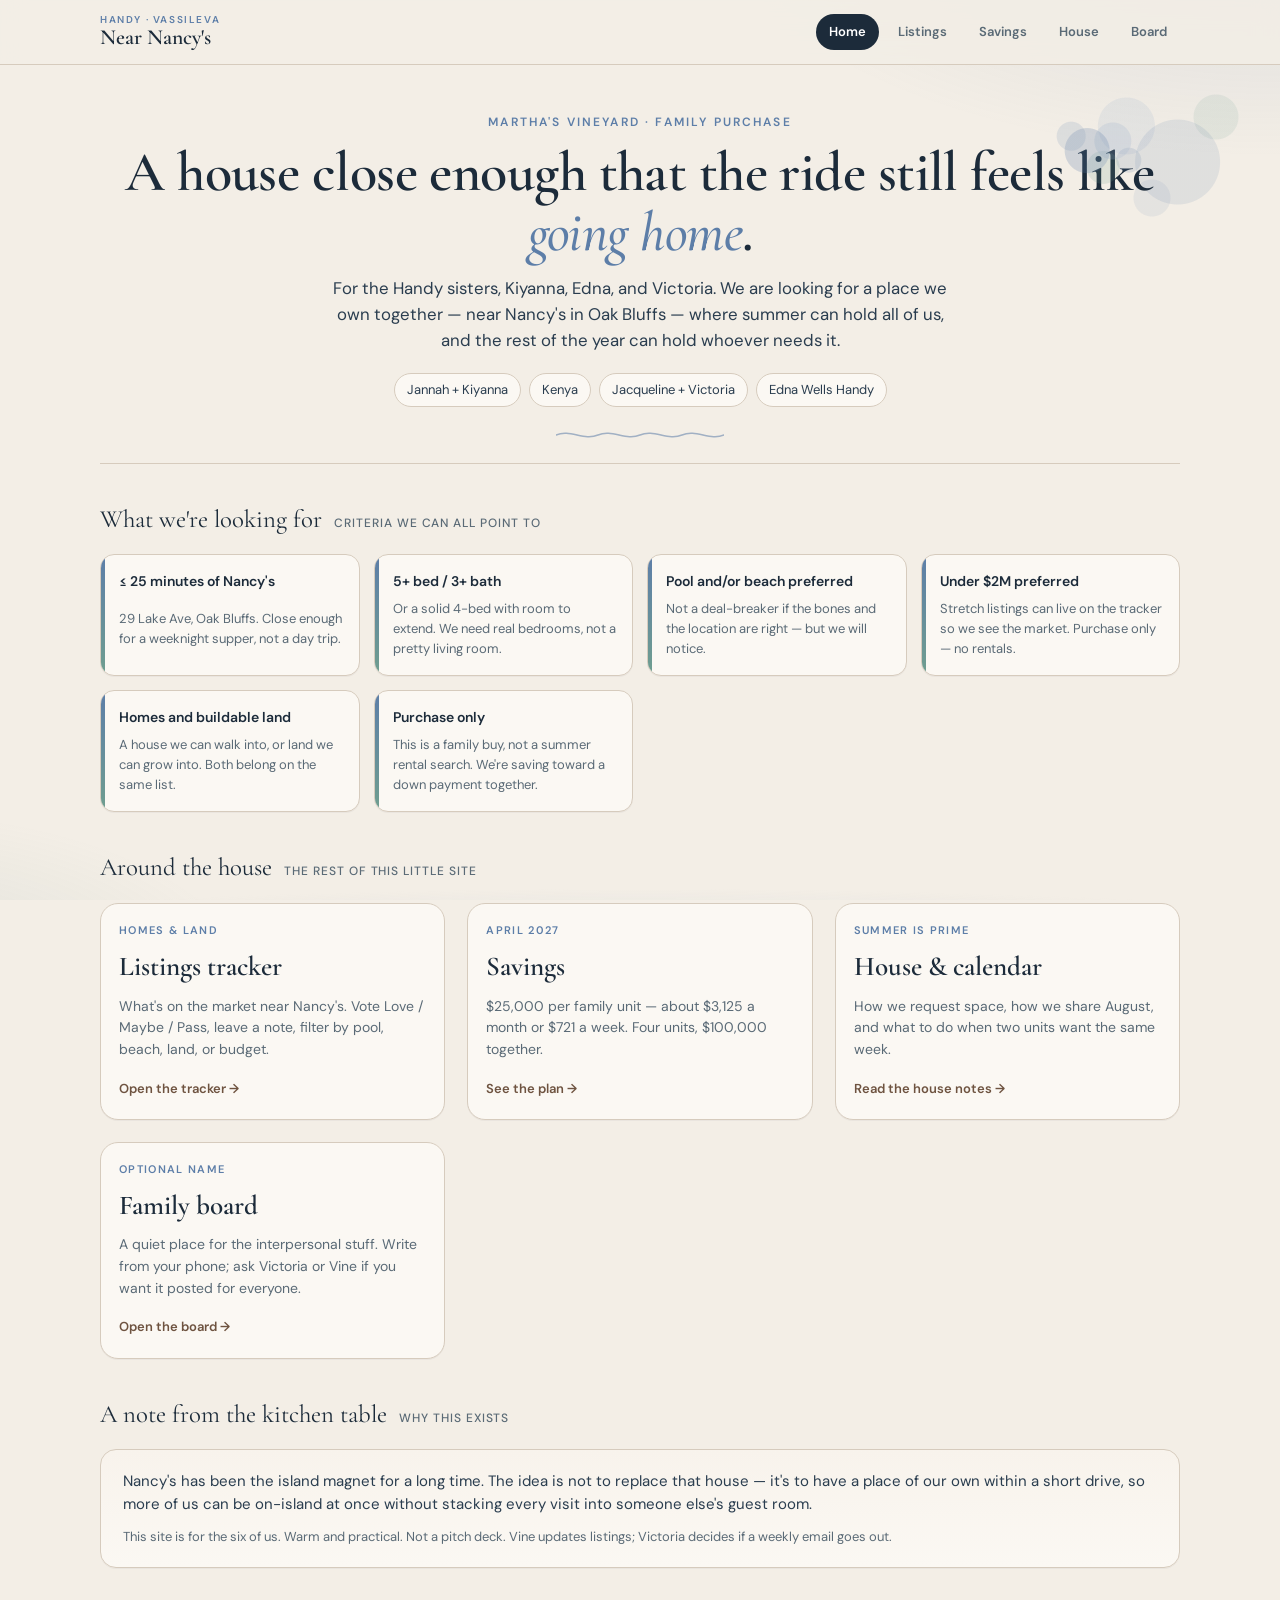
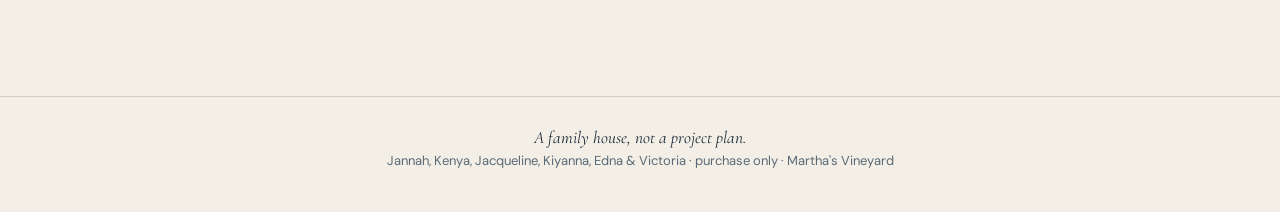
==== index.html @ 732fab81 "Publish Near Nancy's family Vineyard house tracker. Static GitHub Pages site for Handy/Vassileva lis" ====
<!DOCTYPE html>
<html lang="en">
<head>
  <meta charset="UTF-8" />
  <meta name="viewport" content="width=device-width, initial-scale=1" />
  <title>Near Nancy's — Handy / Vassileva Vineyard house</title>
  <link rel="preconnect" href="https://fonts.googleapis.com" />
  <link rel="preconnect" href="https://fonts.gstatic.com" crossorigin />
  <link href="https://fonts.googleapis.com/css2?family=Cormorant+Garamond:ital,wght@0,500;0,600;1,500&family=DM+Sans:ital,wght@0,400;0,500;0,600;1,400&display=swap" rel="stylesheet" />
  <link rel="stylesheet" href="styles.css" />
</head>
<body>
  <nav class="site-nav">
    <div class="inner">
      <a class="brand" href="index.html">
        <span>Handy · Vassileva</span>
        <strong>Near Nancy's</strong>
      </a>
      <div class="nav-links">
      <a href="index.html" class="active">Home</a>
      <a href="listings.html">Listings</a>
      <a href="savings.html">Savings</a>
      <a href="house.html">House</a>
      <a href="board.html">Board</a>
      </div>
    </div>
  </nav>

  <div class="wrap">
    <header class="page-head">
      <div class="bloom" aria-hidden="true"></div>
      <div class="eyebrow">Martha's Vineyard · family purchase</div>
      <h1>A house close enough that the ride still feels like <em>going home</em>.</h1>
      <p class="lede">For the Handy sisters, Kiyanna, Edna, and Victoria. We are looking for a place we own together — near Nancy's in Oak Bluffs — where summer can hold all of us, and the rest of the year can hold whoever needs it.</p>
      <div class="family">
        <i>Jannah + Kiyanna</i>
        <i>Kenya</i>
        <i>Jacqueline + Victoria</i>
        <i>Edna Wells Handy</i>
      </div>
    </header>

    <div class="section-label">What we're looking for <span>criteria we can all point to</span></div>
    <div class="criteria">
      <div class="criterion">
        <strong>≤ 25 minutes of Nancy's</strong>
        <span>29 Lake Ave, Oak Bluffs. Close enough for a weeknight supper, not a day trip.</span>
      </div>
      <div class="criterion">
        <strong>5+ bed / 3+ bath</strong>
        <span>Or a solid 4-bed with room to extend. We need real bedrooms, not a pretty living room.</span>
      </div>
      <div class="criterion">
        <strong>Pool and/or beach preferred</strong>
        <span>Not a deal-breaker if the bones and the location are right — but we will notice.</span>
      </div>
      <div class="criterion">
        <strong>Under $2M preferred</strong>
        <span>Stretch listings can live on the tracker so we see the market. Purchase only — no rentals.</span>
      </div>
      <div class="criterion">
        <strong>Homes and buildable land</strong>
        <span>A house we can walk into, or land we can grow into. Both belong on the same list.</span>
      </div>
      <div class="criterion">
        <strong>Purchase only</strong>
        <span>This is a family buy, not a summer rental search. We're saving toward a down payment together.</span>
      </div>
    </div>

    <div class="section-label">Around the house <span>the rest of this little site</span></div>
    <div class="grid">
      <a class="card link-card" href="listings.html">
        <div class="card-body">
          <div class="kicker">Homes &amp; land</div>
          <h2>Listings tracker</h2>
          <p>What's on the market near Nancy's. Vote Love / Maybe / Pass, leave a note, filter by pool, beach, land, or budget.</p>
          <div class="go">Open the tracker →</div>
        </div>
      </a>
      <a class="card link-card" href="savings.html">
        <div class="card-body">
          <div class="kicker">April 2027</div>
          <h2>Savings</h2>
          <p>$25,000 per family unit — about $3,125 a month or $721 a week. Four units, $100,000 together.</p>
          <div class="go">See the plan →</div>
        </div>
      </a>
      <a class="card link-card" href="house.html">
        <div class="card-body">
          <div class="kicker">Summer is prime</div>
          <h2>House &amp; calendar</h2>
          <p>How we request space, how we share August, and what to do when two units want the same week.</p>
          <div class="go">Read the house notes →</div>
        </div>
      </a>
      <a class="card link-card" href="board.html">
        <div class="card-body">
          <div class="kicker">Optional name</div>
          <h2>Family board</h2>
          <p>A quiet place for the interpersonal stuff. Write from your phone; ask Victoria or Vine if you want it posted for everyone.</p>
          <div class="go">Open the board →</div>
        </div>
      </a>
    </div>

    <div class="section-label">A note from the kitchen table <span>why this exists</span></div>
    <div class="callout soft-cedar">
      <p>Nancy's has been the island magnet for a long time. The idea is not to replace that house — it's to have a place of our own within a short drive, so more of us can be on-island at once without stacking every visit into someone else's guest room.</p>
      <p class="hint">This site is for the six of us. Warm and practical. Not a pitch deck. Vine updates listings; Victoria decides if a weekly email goes out.</p>
    </div>
  </div>
  <footer>
    <p><em>A family house, not a project plan.</em><br/>
    Jannah, Kenya, Jacqueline, Kiyanna, Edna &amp; Victoria · purchase only · Martha's Vineyard</p>
  </footer>

</body>
</html>
---- styles.css ----
/* Handy / Vassileva — Martha's Vineyard family house
   Coastal palette: weathered cedar, hydrangea, sea-glass, fog, warm paper, navy ink. */

:root {
  --ink: #1c2b3a;
  --ink-soft: #2a3d4f;
  --muted: #5a6a76;
  --paper: #f3eee6;
  --paper-deep: #e8e0d2;
  --card: #fbf8f3;
  --line: #d6cbbd;
  --cedar: #8a6b52;
  --cedar-deep: #6e5340;
  --cedar-soft: #efe4d6;
  --hydrangea: #5d7ea8;
  --hydrangea-deep: #3f5d82;
  --hydrangea-soft: #dce6f0;
  --seaglass: #6f9e8f;
  --seaglass-deep: #4d7a6c;
  --seaglass-soft: #dceae4;
  --fog: #c5d0d8;
  --fog-wash: rgba(197, 208, 216, 0.28);
  --green: #3d6b55;
  --green-soft: #e4f0e9;
  --amber: #9a6b2f;
  --amber-soft: #f4ead8;
  --rose: #8b4d5a;
  --rose-soft: #f3e4e7;
  --shadow: 0 1px 0 rgba(28, 43, 58, 0.04);
  --shadow-hover: 0 16px 36px rgba(28, 43, 58, 0.09);
  --radius: 18px;
  --nav-h: 64px;
}

* { box-sizing: border-box; margin: 0; padding: 0; }

html { scroll-behavior: smooth; }

body {
  font-family: "DM Sans", system-ui, sans-serif;
  background: var(--paper);
  color: var(--ink);
  line-height: 1.55;
  min-height: 100vh;
  position: relative;
}

/* Subtle ocean fog + hydrangea blooms — CSS only, no clipart */
body::before {
  content: "";
  position: fixed;
  inset: 0;
  pointer-events: none;
  z-index: 0;
  background:
    radial-gradient(ellipse 80% 50% at 100% -10%, rgba(93, 126, 168, 0.16), transparent 55%),
    radial-gradient(ellipse 60% 40% at -10% 110%, rgba(111, 158, 143, 0.14), transparent 50%),
    radial-gradient(circle at 92% 18%, rgba(93, 126, 168, 0.13) 0 42px, transparent 43px),
    radial-gradient(circle at 88% 14%, rgba(155, 176, 204, 0.16) 0 28px, transparent 29px),
    radial-gradient(circle at 95% 13%, rgba(111, 158, 143, 0.12) 0 22px, transparent 23px),
    radial-gradient(circle at 90% 22%, rgba(124, 148, 184, 0.12) 0 18px, transparent 19px);
}

body::after {
  content: "";
  position: fixed;
  left: 0;
  right: 0;
  bottom: 0;
  height: 140px;
  pointer-events: none;
  z-index: 0;
  background:
    radial-gradient(ellipse 120% 80% at 50% 140%, rgba(197, 208, 216, 0.45), transparent 60%);
}

.wrap {
  position: relative;
  z-index: 1;
  max-width: 1120px;
  margin: 0 auto;
  padding: 28px 20px 80px;
}

/* —— Nav —— */
.site-nav {
  position: sticky;
  top: 0;
  z-index: 20;
  background: rgba(243, 238, 230, 0.86);
  backdrop-filter: blur(12px);
  border-bottom: 1px solid var(--line);
}

.site-nav .inner {
  max-width: 1120px;
  margin: 0 auto;
  padding: 10px 20px;
  display: flex;
  align-items: center;
  justify-content: space-between;
  gap: 16px;
  min-height: var(--nav-h);
}

.brand {
  text-decoration: none;
  color: var(--ink);
  display: flex;
  flex-direction: column;
  line-height: 1.15;
  flex-shrink: 0;
}

.brand strong {
  font-family: "Cormorant Garamond", Georgia, serif;
  font-size: 1.35rem;
  font-weight: 600;
}

.brand span {
  font-size: 10px;
  letter-spacing: 0.16em;
  text-transform: uppercase;
  color: var(--hydrangea);
  font-weight: 600;
}

.nav-links {
  display: flex;
  flex-wrap: wrap;
  gap: 6px;
  justify-content: flex-end;
}

.nav-links a {
  text-decoration: none;
  font-size: 13px;
  font-weight: 600;
  color: var(--muted);
  border: 1px solid transparent;
  border-radius: 999px;
  padding: 7px 12px;
  transition: all 0.15s ease;
}

.nav-links a:hover {
  color: var(--hydrangea-deep);
  background: var(--hydrangea-soft);
}

.nav-links a.active {
  color: #fff;
  background: var(--ink);
}

/* —— Type —— */
.eyebrow {
  font-size: 12px;
  letter-spacing: 0.18em;
  text-transform: uppercase;
  color: var(--hydrangea);
  font-weight: 600;
  margin-bottom: 10px;
}

h1 {
  font-family: "Cormorant Garamond", Georgia, serif;
  font-size: clamp(2.2rem, 5vw, 3.5rem);
  font-weight: 600;
  line-height: 1.08;
  margin-bottom: 12px;
  letter-spacing: -0.01em;
}

h1 em {
  font-style: italic;
  font-weight: 500;
  color: var(--hydrangea);
}

h2 {
  font-family: "Cormorant Garamond", Georgia, serif;
  font-size: clamp(1.6rem, 3vw, 2rem);
  font-weight: 600;
  line-height: 1.2;
}

h3 {
  font-family: "Cormorant Garamond", Georgia, serif;
  font-size: 1.4rem;
  font-weight: 600;
  line-height: 1.25;
}

.sub {
  color: var(--muted);
  max-width: 620px;
  font-size: 1.02rem;
}

.lede {
  color: var(--ink-soft);
  max-width: 640px;
  font-size: 1.05rem;
}

/* —— Page header —— */
.page-head {
  text-align: center;
  margin-bottom: 36px;
  padding: 20px 0 28px;
  border-bottom: 1px solid var(--line);
  position: relative;
}

.page-head .sub,
.page-head .lede {
  margin: 0 auto;
}

.page-head .bloom {
  position: absolute;
  width: 160px;
  height: 120px;
  right: 0;
  top: 0;
  pointer-events: none;
  opacity: 0.85;
  background:
    radial-gradient(circle at 42% 48%, rgba(93, 126, 168, 0.28) 0 22px, transparent 23px),
    radial-gradient(circle at 58% 40%, rgba(155, 176, 204, 0.26) 0 18px, transparent 19px),
    radial-gradient(circle at 52% 62%, rgba(111, 158, 143, 0.2) 0 16px, transparent 17px),
    radial-gradient(circle at 32% 36%, rgba(124, 148, 184, 0.22) 0 14px, transparent 15px),
    radial-gradient(circle at 68% 56%, rgba(93, 126, 168, 0.18) 0 12px, transparent 13px);
}

/* —— Cards / grids —— */
.grid {
  display: grid;
  grid-template-columns: repeat(auto-fill, minmax(300px, 1fr));
  gap: 22px;
}

.card {
  background: var(--card);
  border: 1px solid var(--line);
  border-radius: var(--radius);
  overflow: hidden;
  display: flex;
  flex-direction: column;
  transition: transform 0.18s ease, box-shadow 0.18s ease;
  box-shadow: var(--shadow);
}

.card:hover {
  transform: translateY(-3px);
  box-shadow: var(--shadow-hover);
}

.card.hidden { display: none; }

.card-body {
  padding: 18px 18px 20px;
  display: flex;
  flex-direction: column;
  gap: 12px;
  flex: 1;
}

.link-card {
  text-decoration: none;
  color: inherit;
}

.link-card .kicker {
  font-size: 11px;
  letter-spacing: 0.12em;
  text-transform: uppercase;
  color: var(--hydrangea);
  font-weight: 600;
}

.link-card h2 {
  font-size: 1.7rem;
}

.link-card p {
  color: var(--muted);
  font-size: 14px;
  flex: 1;
}

.link-card .go {
  margin-top: 6px;
  font-size: 13px;
  font-weight: 600;
  color: var(--cedar-deep);
}

/* Criteria */
.criteria {
  display: grid;
  grid-template-columns: repeat(auto-fill, minmax(240px, 1fr));
  gap: 14px;
  margin: 8px 0 8px;
}

.criterion {
  background: var(--card);
  border: 1px solid var(--line);
  border-radius: 14px;
  padding: 16px 16px 16px 18px;
  display: grid;
  gap: 6px;
  box-shadow: var(--shadow);
  position: relative;
  overflow: hidden;
}

.criterion::before {
  content: "";
  position: absolute;
  left: 0;
  top: 0;
  bottom: 0;
  width: 4px;
  background: linear-gradient(180deg, var(--hydrangea), var(--seaglass));
}

.criterion strong {
  font-size: 14px;
  font-weight: 600;
}

.criterion span {
  font-size: 13px;
  color: var(--muted);
}

/* Callout */
.callout {
  background: var(--card);
  border: 1px solid var(--line);
  border-radius: 16px;
  padding: 20px 22px;
  display: grid;
  gap: 10px;
  box-shadow: var(--shadow);
}

.callout.soft-blue { background: linear-gradient(180deg, #f7f9fc, var(--card)); }
.callout.soft-green { background: linear-gradient(180deg, #f4f8f6, var(--card)); }
.callout.soft-cedar { background: linear-gradient(180deg, #f8f3ec, var(--card)); }

.callout p { color: var(--ink-soft); font-size: 15px; }
.callout .hint { font-size: 13px; color: var(--muted); }

.section-label {
  font-family: "Cormorant Garamond", Georgia, serif;
  font-size: 1.55rem;
  margin: 36px 0 16px;
  display: flex;
  align-items: baseline;
  gap: 12px;
  flex-wrap: wrap;
}

.section-label span {
  font-family: "DM Sans", sans-serif;
  font-size: 12px;
  letter-spacing: 0.08em;
  text-transform: uppercase;
  color: var(--muted);
  font-weight: 500;
}

/* Chips / filters */
.filters {
  display: flex;
  flex-wrap: wrap;
  gap: 8px;
  justify-content: center;
  margin: 22px 0 8px;
}

.chip {
  border: 1px solid var(--line);
  background: var(--card);
  color: var(--muted);
  border-radius: 999px;
  padding: 7px 14px;
  font-size: 13px;
  font-weight: 500;
  cursor: pointer;
  transition: all 0.15s ease;
  font-family: inherit;
}

.chip:hover { border-color: var(--hydrangea); color: var(--hydrangea-deep); }
.chip.active {
  background: var(--ink);
  border-color: var(--ink);
  color: #fff;
}

/* Buttons */
.btn {
  display: inline-flex;
  align-items: center;
  justify-content: center;
  gap: 6px;
  text-decoration: none;
  border: none;
  border-radius: 999px;
  padding: 10px 14px;
  font-size: 13px;
  font-weight: 600;
  font-family: inherit;
  cursor: pointer;
  transition: background 0.15s ease, color 0.15s ease, border-color 0.15s ease;
}

.btn.primary { background: var(--ink); color: #fff; }
.btn.primary:hover { background: var(--hydrangea-deep); }
.btn.ghost {
  background: var(--hydrangea-soft);
  color: var(--hydrangea-deep);
}
.btn.ghost:hover { background: #cdd9e8; }
.btn.cedar {
  background: var(--cedar-soft);
  color: var(--cedar-deep);
}
.btn.outline {
  background: transparent;
  color: var(--ink);
  border: 1px solid var(--line);
}
.btn.outline:hover { border-color: var(--hydrangea); color: var(--hydrangea-deep); }

.actions { display: flex; gap: 8px; margin-top: 4px; flex-wrap: wrap; }

/* Forms */
label {
  display: grid;
  gap: 6px;
  font-size: 13px;
  font-weight: 600;
  color: var(--ink-soft);
}

input[type="text"],
input[type="number"],
input[type="date"],
select,
textarea {
  width: 100%;
  border: 1px solid var(--line);
  border-radius: 10px;
  padding: 10px 12px;
  font: inherit;
  font-weight: 400;
  background: #fff;
  color: var(--ink);
}

textarea { min-height: 88px; resize: vertical; }

input:focus, select:focus, textarea:focus {
  outline: 2px solid var(--hydrangea-soft);
  border-color: var(--hydrangea);
}

.form-grid {
  display: grid;
  grid-template-columns: 1fr 1fr;
  gap: 14px;
}

.form-grid .full { grid-column: 1 / -1; }

/* Listing cards */
.photo {
  position: relative;
  aspect-ratio: 16 / 10;
  overflow: hidden;
  background:
    linear-gradient(160deg, #c5d0d8 0%, #8fa8b8 42%, #5d7ea8 100%);
}

.photo.ph-land {
  background: linear-gradient(150deg, #dceae4 0%, #8fb8a4 45%, #4d7a6c 100%);
}
.photo.ph-2 {
  background: linear-gradient(145deg, #efe4d6 0%, #c4a888 48%, #6e5340 100%);
}
.photo.ph-3 {
  background: linear-gradient(155deg, #dce6f0 0%, #9bb0cc 45%, #3f5d82 100%);
}

.photo img {
  width: 100%;
  height: 100%;
  object-fit: cover;
  display: block;
}

.photo-chip {
  position: absolute;
  bottom: 12px;
  left: 12px;
  background: rgba(251, 248, 243, 0.92);
  backdrop-filter: blur(6px);
  border-radius: 999px;
  padding: 5px 10px;
  font-size: 12px;
  font-weight: 600;
}

.badge {
  position: absolute;
  top: 12px;
  left: 12px;
  background: rgba(251, 248, 243, 0.92);
  backdrop-filter: blur(6px);
  border-radius: 999px;
  padding: 5px 10px;
  font-size: 11px;
  font-weight: 600;
  letter-spacing: 0.04em;
  text-transform: uppercase;
}

.badge.strong { color: var(--green); }
.badge.stretch-budget { color: var(--amber); }
.badge.fourbed-expandable,
.badge.fit-4bed { color: var(--hydrangea-deep); }
.badge.land { color: var(--cedar-deep); }

.meta { color: var(--muted); font-size: 13px; }

.name {
  font-family: "Cormorant Garamond", Georgia, serif;
  font-size: 1.5rem;
  font-weight: 600;
  line-height: 1.15;
}

.price {
  font-weight: 600;
  font-size: 1.05rem;
}

.tags { display: flex; flex-wrap: wrap; gap: 6px; }

.tag {
  font-size: 11px;
  font-weight: 600;
  letter-spacing: 0.03em;
  text-transform: uppercase;
  border-radius: 999px;
  padding: 4px 9px;
  background: var(--hydrangea-soft);
  color: var(--hydrangea-deep);
}

.tag.pool { background: var(--seaglass-soft); color: var(--seaglass-deep); }
.tag.beach { background: var(--hydrangea-soft); color: var(--hydrangea-deep); }
.tag.land { background: var(--cedar-soft); color: var(--cedar-deep); }

.notes {
  font-size: 13.5px;
  color: #3a4450;
  line-height: 1.45;
}

.vote-row {
  display: flex;
  gap: 6px;
  flex-wrap: wrap;
}

.vote {
  flex: 1;
  min-width: 72px;
  border: 1px solid var(--line);
  background: #fff;
  color: var(--muted);
  border-radius: 999px;
  padding: 7px 10px;
  font-size: 12px;
  font-weight: 600;
  cursor: pointer;
  font-family: inherit;
}

.vote:hover { border-color: var(--hydrangea); color: var(--hydrangea-deep); }
.vote.love.active { background: var(--green-soft); color: var(--green); border-color: #b7d2c3; }
.vote.maybe.active { background: var(--amber-soft); color: var(--amber); border-color: #e4d2b0; }
.vote.pass.active { background: var(--rose-soft); color: var(--rose); border-color: #e4c5cb; }

.card-note {
  min-height: 56px;
  font-size: 13px;
}

.market-note {
  text-align: center;
  color: var(--muted);
  font-size: 13.5px;
  margin: 4px 0 18px;
}

.empty {
  text-align: center;
  padding: 48px 20px;
  background: var(--card);
  border: 1px dashed var(--line);
  border-radius: 18px;
}

.empty h3 { margin-bottom: 8px; }
.empty p { color: var(--muted); max-width: 420px; margin: 0 auto; }

/* Savings */
.progress-wrap { display: grid; gap: 8px; }
.progress-meta {
  display: flex;
  justify-content: space-between;
  font-size: 13px;
  color: var(--muted);
}
.bar {
  height: 10px;
  background: var(--paper-deep);
  border-radius: 999px;
  overflow: hidden;
}
.bar > i {
  display: block;
  height: 100%;
  width: 0;
  background: linear-gradient(90deg, var(--seaglass), var(--hydrangea));
  border-radius: inherit;
  transition: width 0.4s ease;
}

.unit-card .money {
  font-family: "Cormorant Garamond", Georgia, serif;
  font-size: 1.8rem;
  font-weight: 600;
}

.cheat {
  display: grid;
  grid-template-columns: repeat(auto-fill, minmax(160px, 1fr));
  gap: 12px;
}

.cheat .cell {
  background: var(--card);
  border: 1px solid var(--line);
  border-radius: 14px;
  padding: 14px 16px;
  text-align: center;
}

.cheat .cell em {
  display: block;
  font-family: "Cormorant Garamond", Georgia, serif;
  font-style: normal;
  font-size: 1.7rem;
  font-weight: 600;
  color: var(--ink);
}

.cheat .cell span {
  font-size: 12px;
  letter-spacing: 0.06em;
  text-transform: uppercase;
  color: var(--muted);
  font-weight: 600;
}

/* Rules */
.rule-list {
  list-style: none;
  display: grid;
  gap: 12px;
}

.rule-list li {
  background: var(--card);
  border: 1px solid var(--line);
  border-radius: 14px;
  padding: 16px 18px;
  display: grid;
  grid-template-columns: 36px 1fr;
  gap: 12px;
  align-items: start;
}

.rule-num {
  width: 36px;
  height: 36px;
  border-radius: 50%;
  background: var(--hydrangea-soft);
  color: var(--hydrangea-deep);
  display: grid;
  place-items: center;
  font-family: "Cormorant Garamond", Georgia, serif;
  font-size: 1.2rem;
  font-weight: 600;
}

.rule-list h3 { font-size: 1.2rem; margin-bottom: 4px; }
.rule-list p { font-size: 14px; color: var(--ink-soft); }

.request-item {
  padding: 16px 18px;
  border-bottom: 1px solid var(--line);
}

.request-item:last-child { border-bottom: none; }

.request-item .when {
  font-family: "Cormorant Garamond", Georgia, serif;
  font-size: 1.25rem;
  font-weight: 600;
}

/* Board */
.prompt-grid {
  display: grid;
  grid-template-columns: repeat(auto-fill, minmax(220px, 1fr));
  gap: 12px;
}

.prompt {
  text-align: left;
  background: var(--card);
  border: 1px dashed var(--line);
  border-radius: 14px;
  padding: 14px 16px;
  cursor: pointer;
  font-family: inherit;
  color: var(--ink);
  transition: border-color 0.15s ease, background 0.15s ease;
}

.prompt:hover {
  border-color: var(--hydrangea);
  background: #f7f9fc;
}

.prompt small {
  display: block;
  font-size: 11px;
  letter-spacing: 0.1em;
  text-transform: uppercase;
  color: var(--hydrangea);
  font-weight: 600;
  margin-bottom: 6px;
}

.prompt span {
  font-family: "Cormorant Garamond", Georgia, serif;
  font-size: 1.2rem;
  font-weight: 600;
  line-height: 1.25;
}

.post {
  background: var(--card);
  border: 1px solid var(--line);
  border-radius: 16px;
  padding: 16px 18px;
}

.post .who {
  font-weight: 600;
  font-size: 14px;
}

.post .when {
  font-size: 12px;
  color: var(--muted);
}

.post p {
  margin-top: 8px;
  white-space: pre-wrap;
  font-size: 15px;
}

.posts { display: grid; gap: 12px; }

/* Family strip */
.family {
  display: flex;
  flex-wrap: wrap;
  gap: 8px;
  justify-content: center;
  margin-top: 20px;
}

.family i {
  font-style: normal;
  font-size: 13px;
  background: var(--card);
  border: 1px solid var(--line);
  border-radius: 999px;
  padding: 6px 12px;
  color: var(--ink-soft);
}

/* Footer */
footer {
  position: relative;
  z-index: 1;
  margin-top: 48px;
  text-align: center;
  color: var(--muted);
  font-size: 13px;
  padding: 28px 20px 40px;
  border-top: 1px solid var(--line);
}

footer em {
  font-family: "Cormorant Garamond", Georgia, serif;
  font-style: italic;
  font-size: 1.08rem;
  color: var(--ink);
}

.wave {
  display: block;
  width: 100%;
  height: 36px;
  margin: 8px 0 0;
}

.stack { display: grid; gap: 16px; }
.two-col {
  display: grid;
  grid-template-columns: 1fr 1fr;
  gap: 22px;
  align-items: start;
}

.saved-ok {
  font-size: 12px;
  color: var(--seaglass-deep);
  font-weight: 600;
}

@media (max-width: 720px) {
  .site-nav .inner { flex-direction: column; align-items: stretch; gap: 8px; padding: 12px 16px; }
  .nav-links { justify-content: flex-start; }
  .form-grid, .two-col { grid-template-columns: 1fr; }
  .page-head .bloom { display: none; }
  .wrap { padding: 20px 16px 64px; }
}

@media (prefers-reduced-motion: reduce) {
  html { scroll-behavior: auto; }
  .card { transition: none; }
  .bar > i { transition: none; }
}

.page-head::after {
  content: "";
  display: block;
  width: 168px;
  height: 14px;
  margin: 20px auto -6px;
  background: url("data:image/svg+xml,%3Csvg xmlns='http://www.w3.org/2000/svg' viewBox='0 0 168 14' fill='none'%3E%3Cpath d='M0 8 C14 2 28 14 42 8 C56 2 70 14 84 8 C98 2 112 14 126 8 C140 2 154 14 168 8' stroke='%235d7ea8' stroke-width='1.4' stroke-linecap='round'/%3E%3C/svg%3E") center / contain no-repeat;
  opacity: 0.55;
}
.notes, .meta { overflow-wrap: anywhere; }
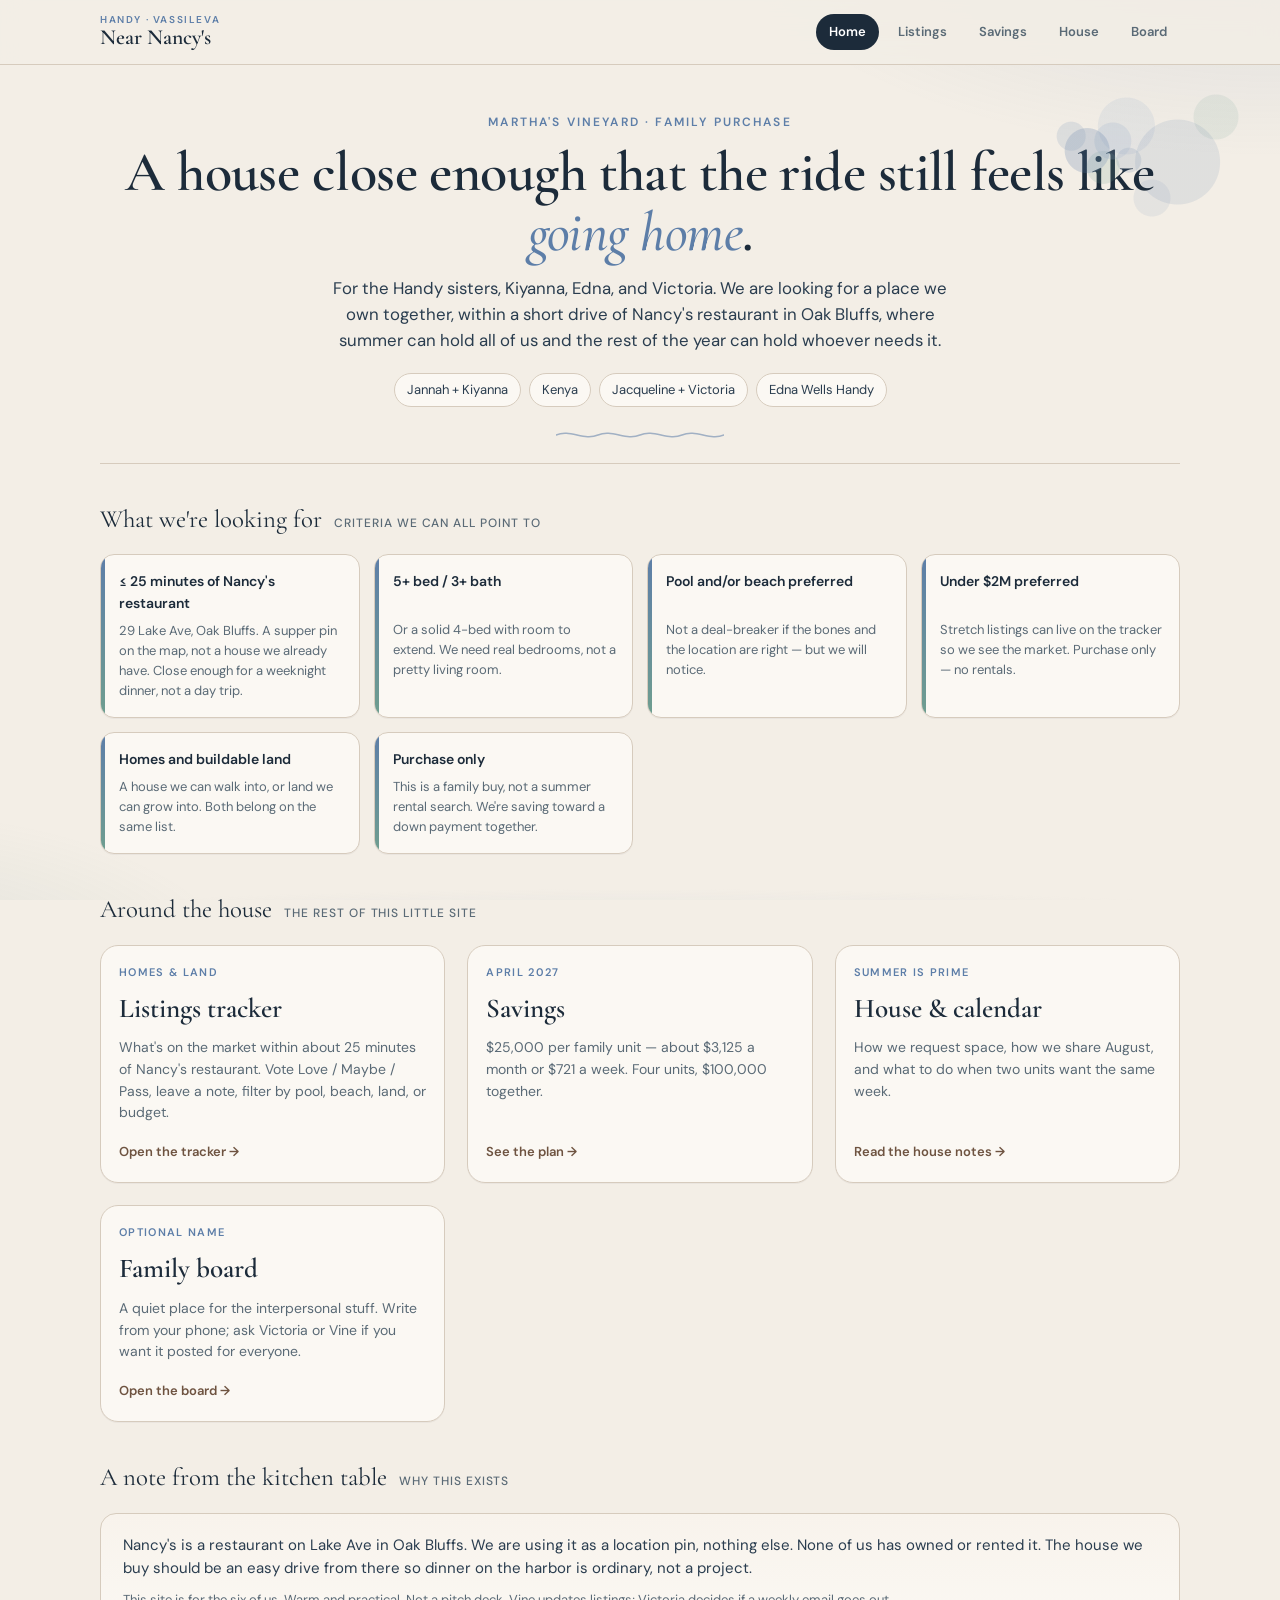
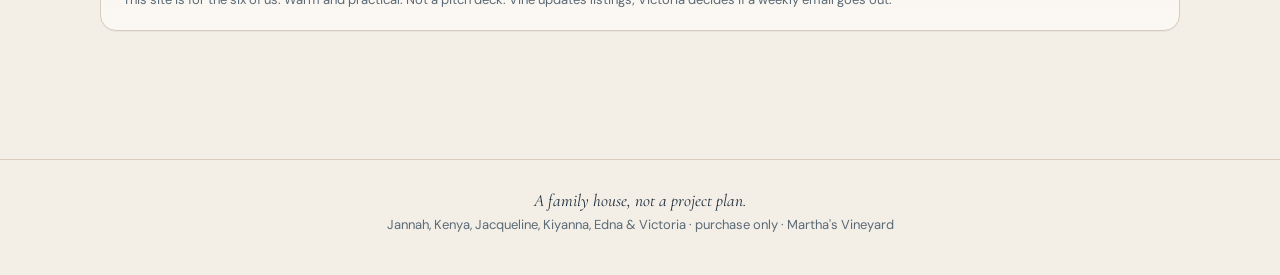
==== commit 81335d76: "Clarify Nancy's is a restaurant pin, not a family house." ====
--- a/index.html
+++ b/index.html
@@ -31,7 +31,7 @@
       <div class="bloom" aria-hidden="true"></div>
       <div class="eyebrow">Martha's Vineyard · family purchase</div>
       <h1>A house close enough that the ride still feels like <em>going home</em>.</h1>
-      <p class="lede">For the Handy sisters, Kiyanna, Edna, and Victoria. We are looking for a place we own together — near Nancy's in Oak Bluffs — where summer can hold all of us, and the rest of the year can hold whoever needs it.</p>
+      <p class="lede">For the Handy sisters, Kiyanna, Edna, and Victoria. We are looking for a place we own together, within a short drive of Nancy's restaurant in Oak Bluffs, where summer can hold all of us and the rest of the year can hold whoever needs it.</p>
       <div class="family">
         <i>Jannah + Kiyanna</i>
         <i>Kenya</i>
@@ -43,8 +43,8 @@
     <div class="section-label">What we're looking for <span>criteria we can all point to</span></div>
     <div class="criteria">
       <div class="criterion">
-        <strong>≤ 25 minutes of Nancy's</strong>
-        <span>29 Lake Ave, Oak Bluffs. Close enough for a weeknight supper, not a day trip.</span>
+        <strong>≤ 25 minutes of Nancy's restaurant</strong>
+        <span>29 Lake Ave, Oak Bluffs. A supper pin on the map, not a house we already have. Close enough for a weeknight dinner, not a day trip.</span>
       </div>
       <div class="criterion">
         <strong>5+ bed / 3+ bath</strong>
@@ -74,7 +74,7 @@
         <div class="card-body">
           <div class="kicker">Homes &amp; land</div>
           <h2>Listings tracker</h2>
-          <p>What's on the market near Nancy's. Vote Love / Maybe / Pass, leave a note, filter by pool, beach, land, or budget.</p>
+          <p>What's on the market within about 25 minutes of Nancy's restaurant. Vote Love / Maybe / Pass, leave a note, filter by pool, beach, land, or budget.</p>
           <div class="go">Open the tracker →</div>
         </div>
       </a>
@@ -106,7 +106,7 @@
 
     <div class="section-label">A note from the kitchen table <span>why this exists</span></div>
     <div class="callout soft-cedar">
-      <p>Nancy's has been the island magnet for a long time. The idea is not to replace that house — it's to have a place of our own within a short drive, so more of us can be on-island at once without stacking every visit into someone else's guest room.</p>
+      <p>Nancy's is a restaurant on Lake Ave in Oak Bluffs. We are using it as a location pin, nothing else. None of us has owned or rented it. The house we buy should be an easy drive from there so dinner on the harbor is ordinary, not a project.</p>
       <p class="hint">This site is for the six of us. Warm and practical. Not a pitch deck. Vine updates listings; Victoria decides if a weekly email goes out.</p>
     </div>
   </div>
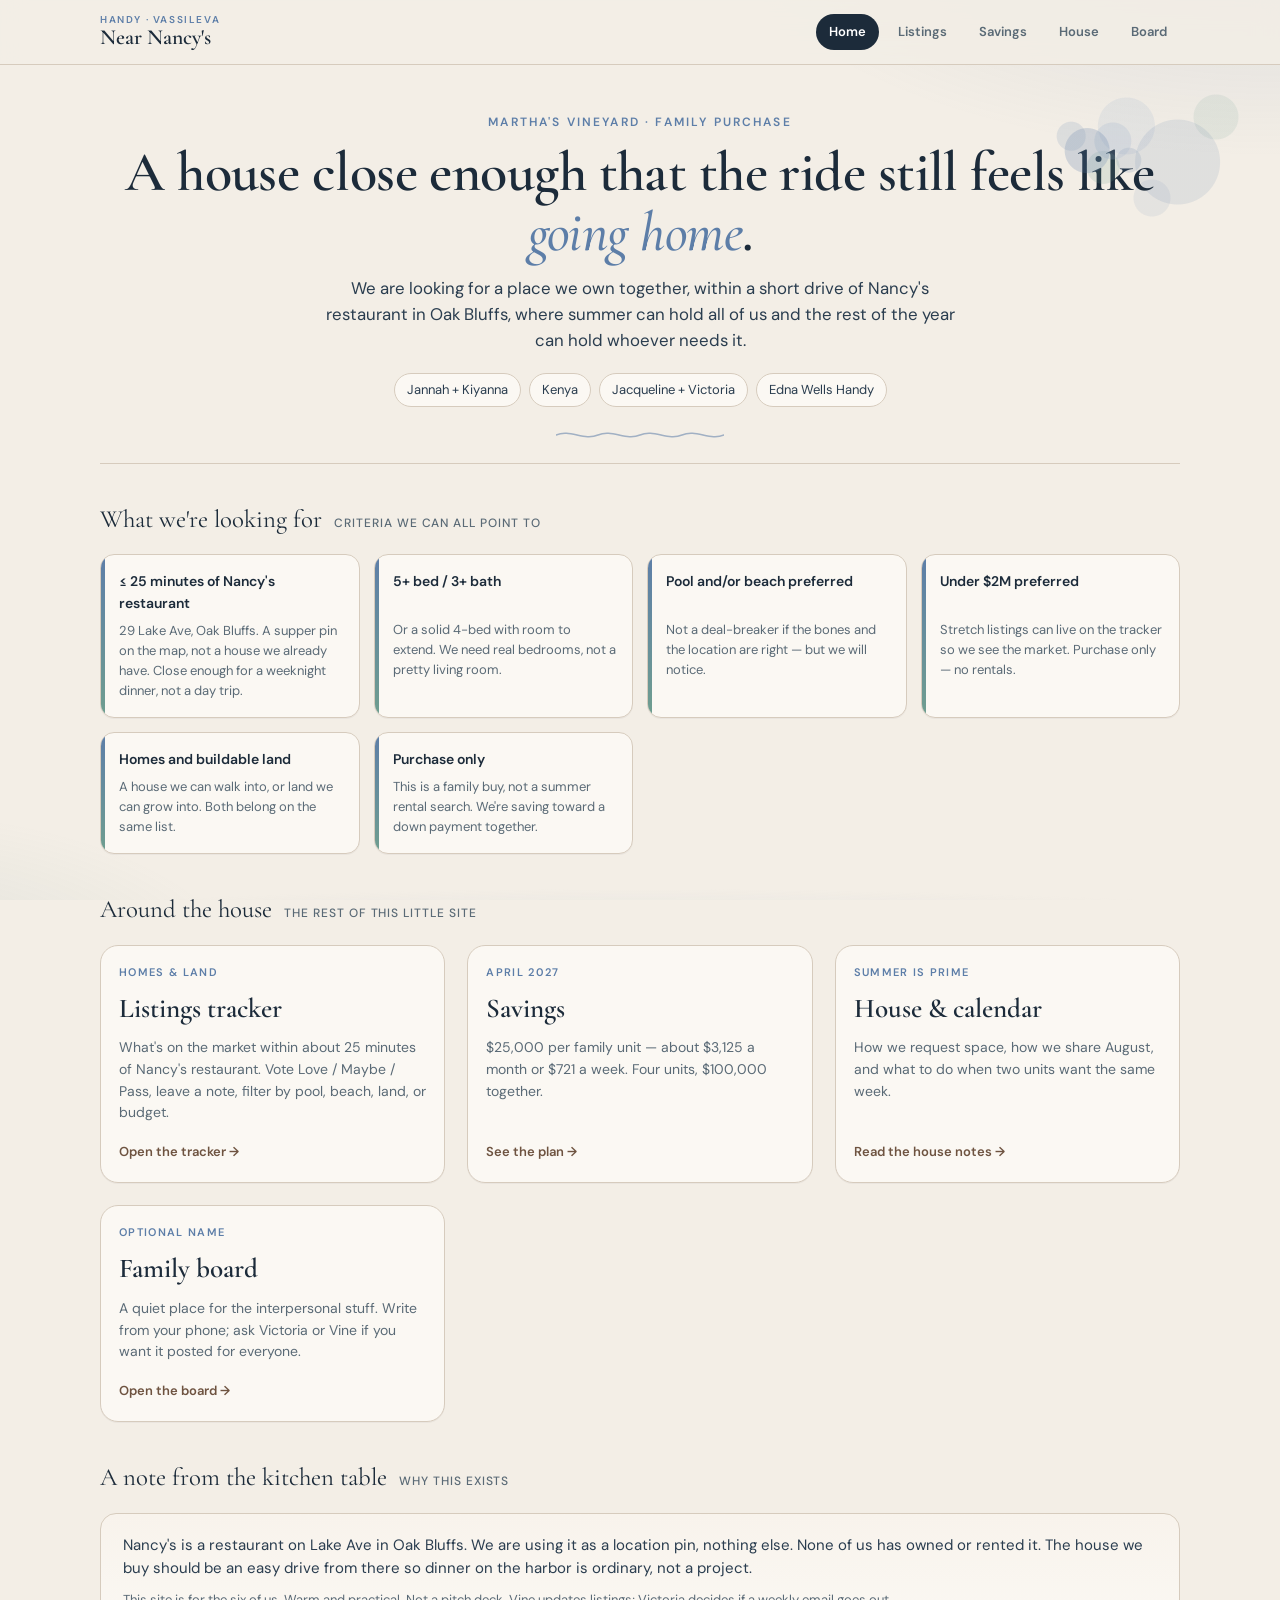
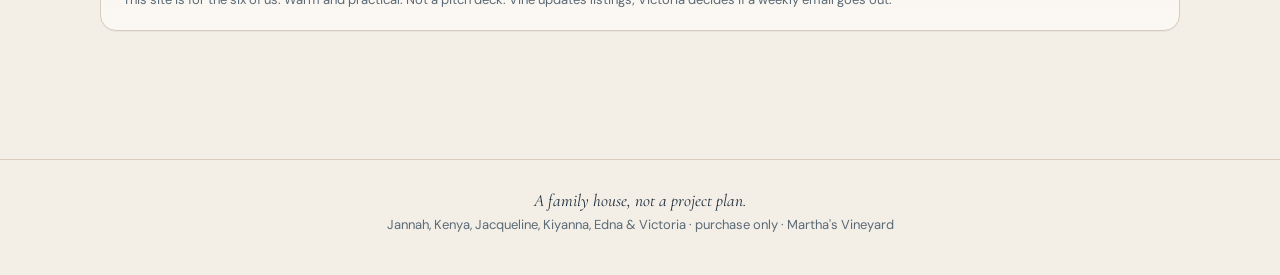
==== commit eab7e6df: "Drop the named-family first line from the homepage lede" ====
--- a/index.html
+++ b/index.html
@@ -31,7 +31,7 @@
       <div class="bloom" aria-hidden="true"></div>
       <div class="eyebrow">Martha's Vineyard · family purchase</div>
       <h1>A house close enough that the ride still feels like <em>going home</em>.</h1>
-      <p class="lede">For the Handy sisters, Kiyanna, Edna, and Victoria. We are looking for a place we own together, within a short drive of Nancy's restaurant in Oak Bluffs, where summer can hold all of us and the rest of the year can hold whoever needs it.</p>
+      <p class="lede">We are looking for a place we own together, within a short drive of Nancy's restaurant in Oak Bluffs, where summer can hold all of us and the rest of the year can hold whoever needs it.</p>
       <div class="family">
         <i>Jannah + Kiyanna</i>
         <i>Kenya</i>
--- a/styles.css
+++ b/styles.css
@@ -506,6 +506,128 @@
   display: block;
 }
 
+.photo .carousel-track {
+  position: absolute;
+  inset: 0;
+}
+
+.photo .carousel-slide {
+  position: absolute;
+  inset: 0;
+  width: 100%;
+  height: 100%;
+  object-fit: cover;
+  opacity: 0;
+  transition: opacity 0.28s ease;
+  pointer-events: none;
+}
+
+.photo .carousel-slide.is-active {
+  opacity: 1;
+  pointer-events: auto;
+}
+
+.photo.has-carousel {
+  cursor: pointer;
+  user-select: none;
+  -webkit-user-select: none;
+  touch-action: pan-y;
+}
+
+.carousel-btn {
+  position: absolute;
+  top: 50%;
+  transform: translateY(-50%);
+  z-index: 3;
+  width: 34px;
+  height: 34px;
+  border: none;
+  border-radius: 999px;
+  background: rgba(251, 248, 243, 0.9);
+  color: var(--ink);
+  font-size: 22px;
+  line-height: 1;
+  display: flex;
+  align-items: center;
+  justify-content: center;
+  cursor: pointer;
+  box-shadow: 0 2px 10px rgba(28, 43, 58, 0.12);
+  opacity: 0.92;
+  transition: background 0.15s ease, opacity 0.15s ease;
+}
+
+.carousel-btn:hover,
+.carousel-btn:focus-visible {
+  background: #fff;
+  opacity: 1;
+  outline: none;
+}
+
+.carousel-btn.prev { left: 10px; }
+.carousel-btn.next { right: 10px; }
+
+.carousel-count {
+  position: absolute;
+  top: 12px;
+  right: 12px;
+  z-index: 3;
+  background: rgba(28, 43, 58, 0.62);
+  color: #fbf8f3;
+  backdrop-filter: blur(6px);
+  border-radius: 999px;
+  padding: 4px 9px;
+  font-size: 11px;
+  font-weight: 600;
+  letter-spacing: 0.04em;
+  pointer-events: none;
+}
+
+.carousel-dots {
+  position: absolute;
+  left: 50%;
+  bottom: 12px;
+  transform: translateX(-50%);
+  z-index: 3;
+  display: flex;
+  gap: 5px;
+  padding: 4px 8px;
+  border-radius: 999px;
+  background: rgba(28, 43, 58, 0.28);
+  backdrop-filter: blur(4px);
+  max-width: calc(100% - 24px);
+  overflow: hidden;
+}
+
+.carousel-dot {
+  width: 7px;
+  height: 7px;
+  border-radius: 999px;
+  border: none;
+  padding: 0;
+  background: rgba(251, 248, 243, 0.45);
+  cursor: pointer;
+  flex: 0 0 auto;
+}
+
+.carousel-dot.is-active {
+  background: #fbf8f3;
+  width: 16px;
+}
+
+@media (max-width: 640px) {
+  .carousel-btn {
+    width: 30px;
+    height: 30px;
+    font-size: 20px;
+  }
+  .carousel-dots { bottom: 10px; }
+  /* Keep town chip clear of dots */
+  .photo.has-carousel .photo-chip {
+    bottom: 34px;
+  }
+}
+
+
 .photo-chip {
   position: absolute;
   bottom: 12px;
@@ -879,3 +1001,133 @@
   opacity: 0.55;
 }
 .notes, .meta { overflow-wrap: anywhere; }
+
+/* Who are you + family reactions */
+.who-block {
+  margin: 22px auto 4px;
+  max-width: 560px;
+  text-align: center;
+}
+.who-label {
+  font-size: 12px;
+  letter-spacing: 0.1em;
+  text-transform: uppercase;
+  color: var(--muted);
+  font-weight: 600;
+  margin-bottom: 8px;
+}
+.who-hint {
+  font-size: 13.5px;
+  color: var(--ink-soft);
+  margin: 0 0 12px;
+}
+.who-chips {
+  display: flex;
+  flex-wrap: wrap;
+  gap: 8px;
+  justify-content: center;
+}
+.who-chip {
+  border: 1px solid var(--line);
+  background: var(--card);
+  color: var(--ink-soft);
+  border-radius: 999px;
+  padding: 8px 14px;
+  font-size: 14px;
+  font-weight: 600;
+  cursor: pointer;
+  font-family: inherit;
+}
+.who-chip:hover { border-color: var(--hydrangea); color: var(--hydrangea-deep); }
+.who-chip.active {
+  background: var(--hydrangea);
+  border-color: var(--hydrangea);
+  color: #fff;
+}
+.family-react {
+  margin-top: 10px;
+  display: grid;
+  gap: 6px;
+}
+.family-react.empty-react {
+  font-size: 12.5px;
+  color: var(--muted);
+}
+.react-pills {
+  display: flex;
+  flex-wrap: wrap;
+  gap: 6px;
+}
+.react-pill {
+  font-size: 12px;
+  font-weight: 600;
+  border-radius: 999px;
+  padding: 3px 9px;
+  background: var(--paper-deep);
+  color: var(--ink-soft);
+}
+.react-pill.love { background: var(--green-soft); color: var(--green); }
+.react-pill.maybe { background: var(--amber-soft); color: var(--amber); }
+.react-pill.pass { background: var(--rose-soft); color: var(--rose); }
+.family-note {
+  font-size: 13px;
+  color: var(--ink-soft);
+  line-height: 1.4;
+}
+.family-note strong { color: var(--ink); font-weight: 600; }
+.card-note:disabled {
+  opacity: 0.65;
+  cursor: not-allowed;
+}
+
+.status-flag {
+  position: absolute;
+  top: 44px;
+  left: 12px;
+  z-index: 4;
+  border-radius: 999px;
+  padding: 5px 10px;
+  font-size: 11px;
+  font-weight: 700;
+  letter-spacing: 0.06em;
+  text-transform: uppercase;
+  color: #fbf8f3;
+  background: rgba(138, 77, 90, 0.92);
+}
+.status-flag.pending,
+.status-flag.contingent { background: rgba(154, 107, 47, 0.94); }
+.status-flag.sold { background: rgba(28, 43, 58, 0.88); }
+
+.status-line {
+  font-size: 13.5px;
+  font-weight: 600;
+  line-height: 1.35;
+  padding: 8px 10px;
+  border-radius: 10px;
+}
+.status-line.pending,
+.status-line.contingent {
+  background: var(--amber-soft);
+  color: var(--amber);
+}
+.status-line.sold {
+  background: #ece8e2;
+  color: var(--ink-soft);
+}
+
+.card.is-pending,
+.card.is-contingent {
+  box-shadow: inset 0 0 0 2px rgba(154, 107, 47, 0.35);
+}
+.card.is-sold {
+  opacity: 0.72;
+  filter: grayscale(0.25);
+}
+.card.is-sold .price::after {
+  content: " · not buyable";
+  font-weight: 500;
+  color: var(--muted);
+  font-size: 0.85em;
+}
+
+.photo.has-carousel .status-flag { top: 44px; }
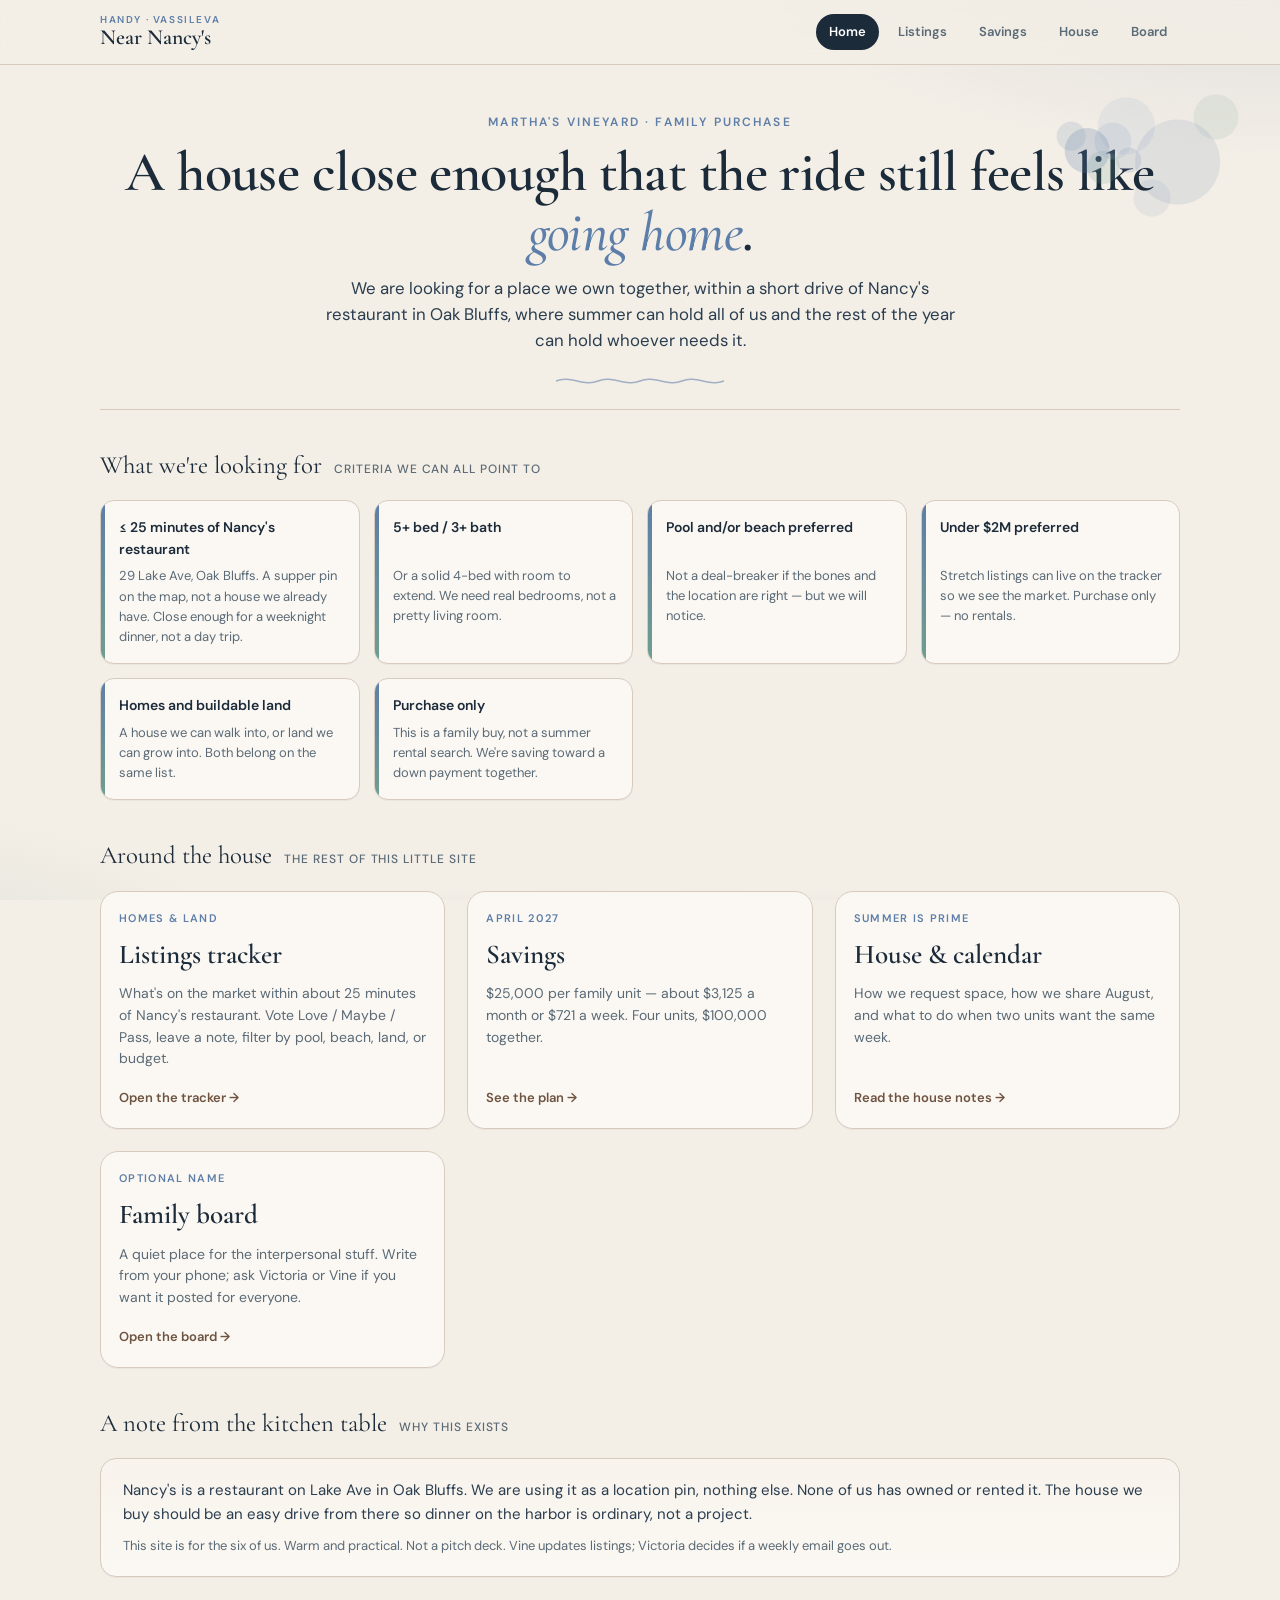
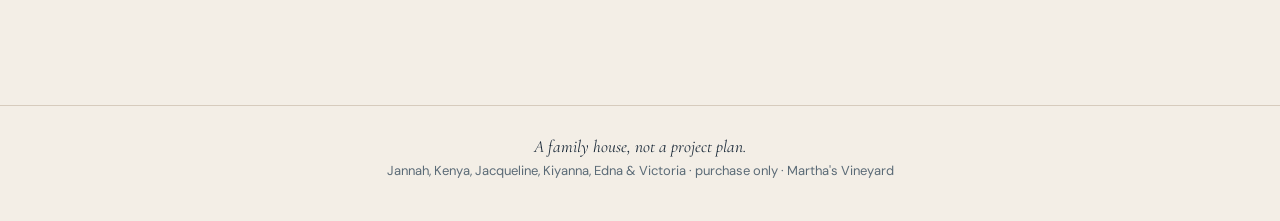
==== commit 7bf8acdb: "Remove homepage family name chips under the lede" ====
--- a/index.html
+++ b/index.html
@@ -32,12 +32,6 @@
       <div class="eyebrow">Martha's Vineyard · family purchase</div>
       <h1>A house close enough that the ride still feels like <em>going home</em>.</h1>
       <p class="lede">We are looking for a place we own together, within a short drive of Nancy's restaurant in Oak Bluffs, where summer can hold all of us and the rest of the year can hold whoever needs it.</p>
-      <div class="family">
-        <i>Jannah + Kiyanna</i>
-        <i>Kenya</i>
-        <i>Jacqueline + Victoria</i>
-        <i>Edna Wells Handy</i>
-      </div>
     </header>
 
     <div class="section-label">What we're looking for <span>criteria we can all point to</span></div>
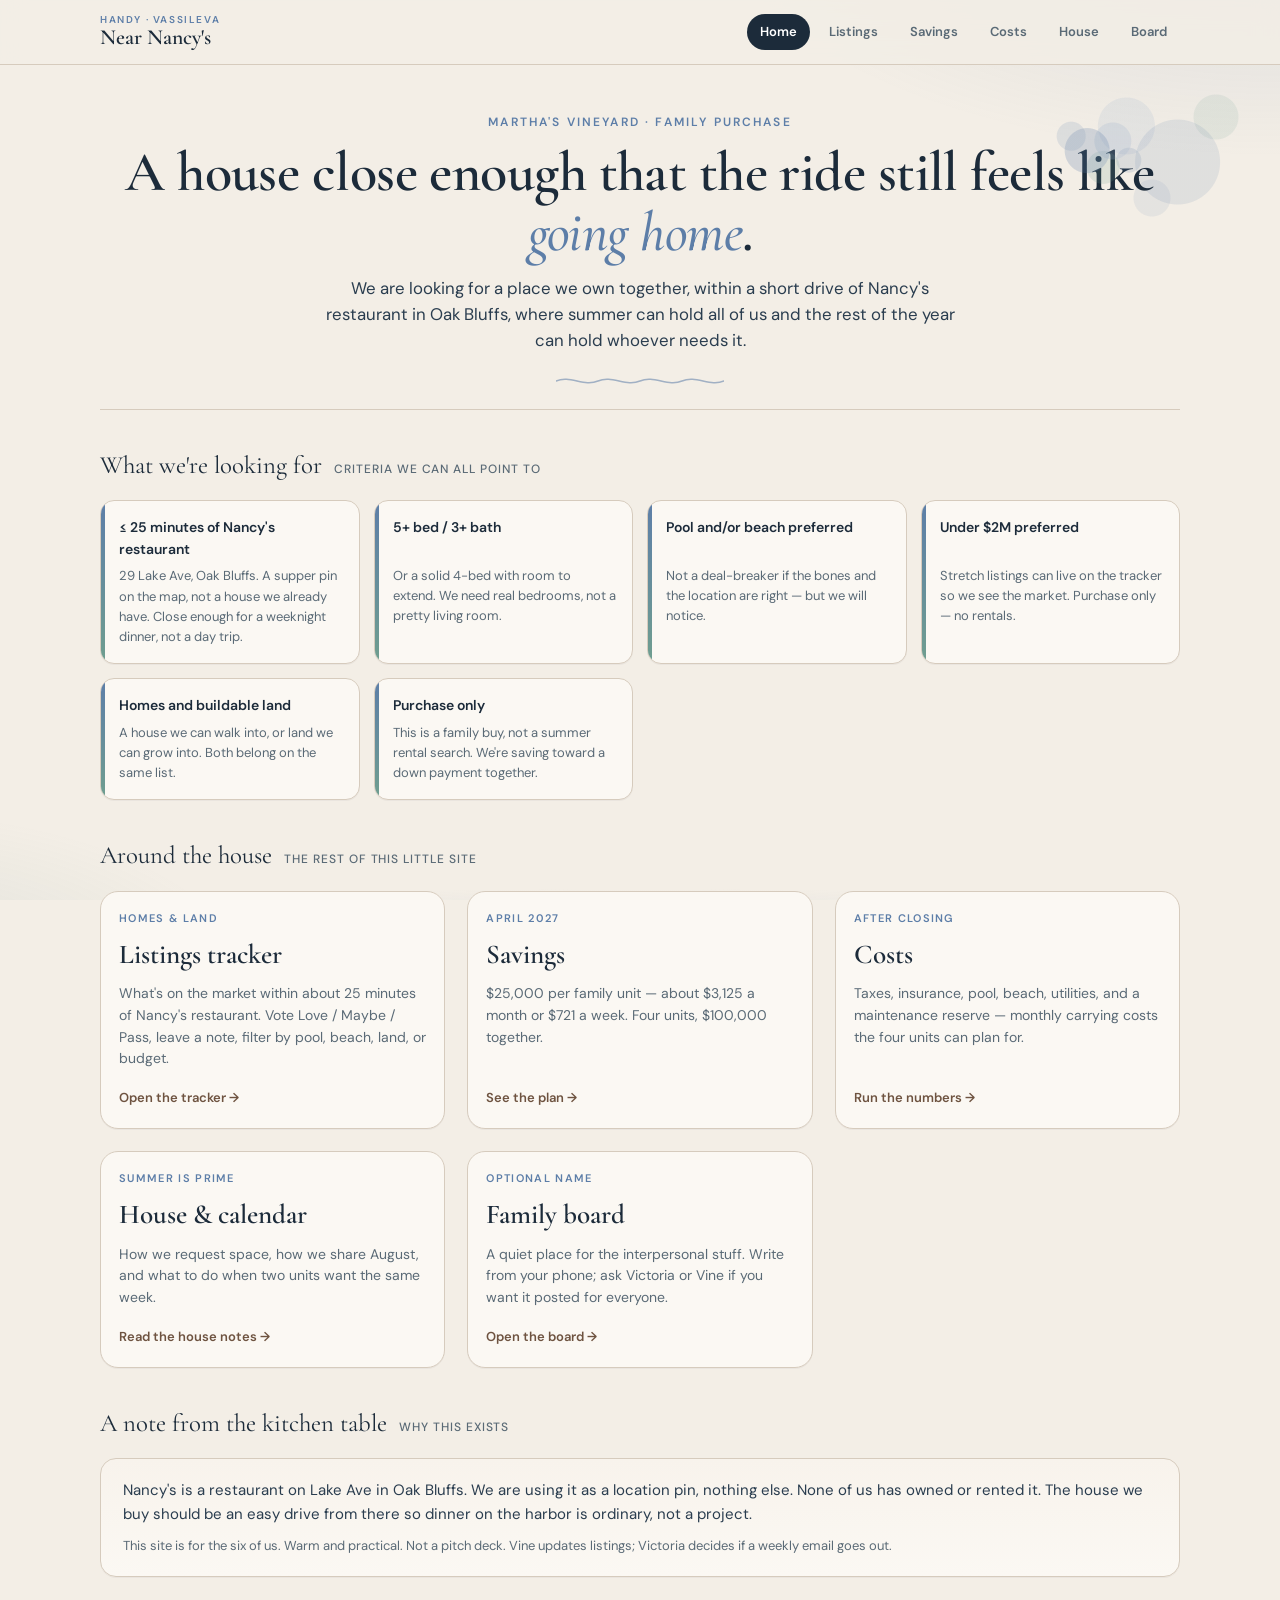
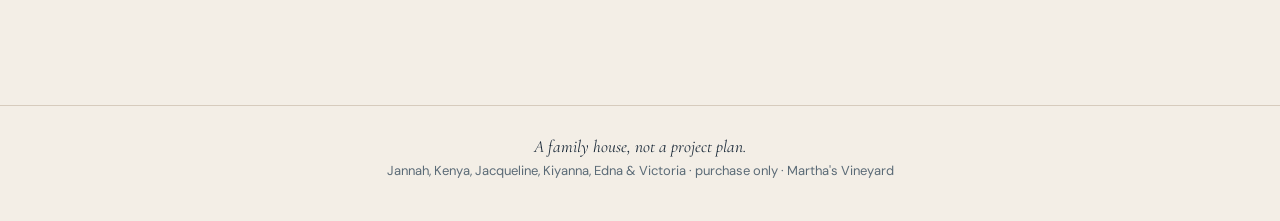
==== commit 992addce: "Nav + homepage Costs card" ====
--- a/index.html
+++ b/index.html
@@ -20,6 +20,7 @@
       <a href="index.html" class="active">Home</a>
       <a href="listings.html">Listings</a>
       <a href="savings.html">Savings</a>
+      <a href="costs.html">Costs</a>
       <a href="house.html">House</a>
       <a href="board.html">Board</a>
       </div>
@@ -80,6 +81,14 @@
           <div class="go">See the plan →</div>
         </div>
       </a>
+      <a class="card link-card" href="costs.html">
+        <div class="card-body">
+          <div class="kicker">After closing</div>
+          <h2>Costs</h2>
+          <p>Taxes, insurance, pool, beach, utilities, and a maintenance reserve — monthly carrying costs the four units can plan for.</p>
+          <div class="go">Run the numbers →</div>
+        </div>
+      </a>
       <a class="card link-card" href="house.html">
         <div class="card-body">
           <div class="kicker">Summer is prime</div>
